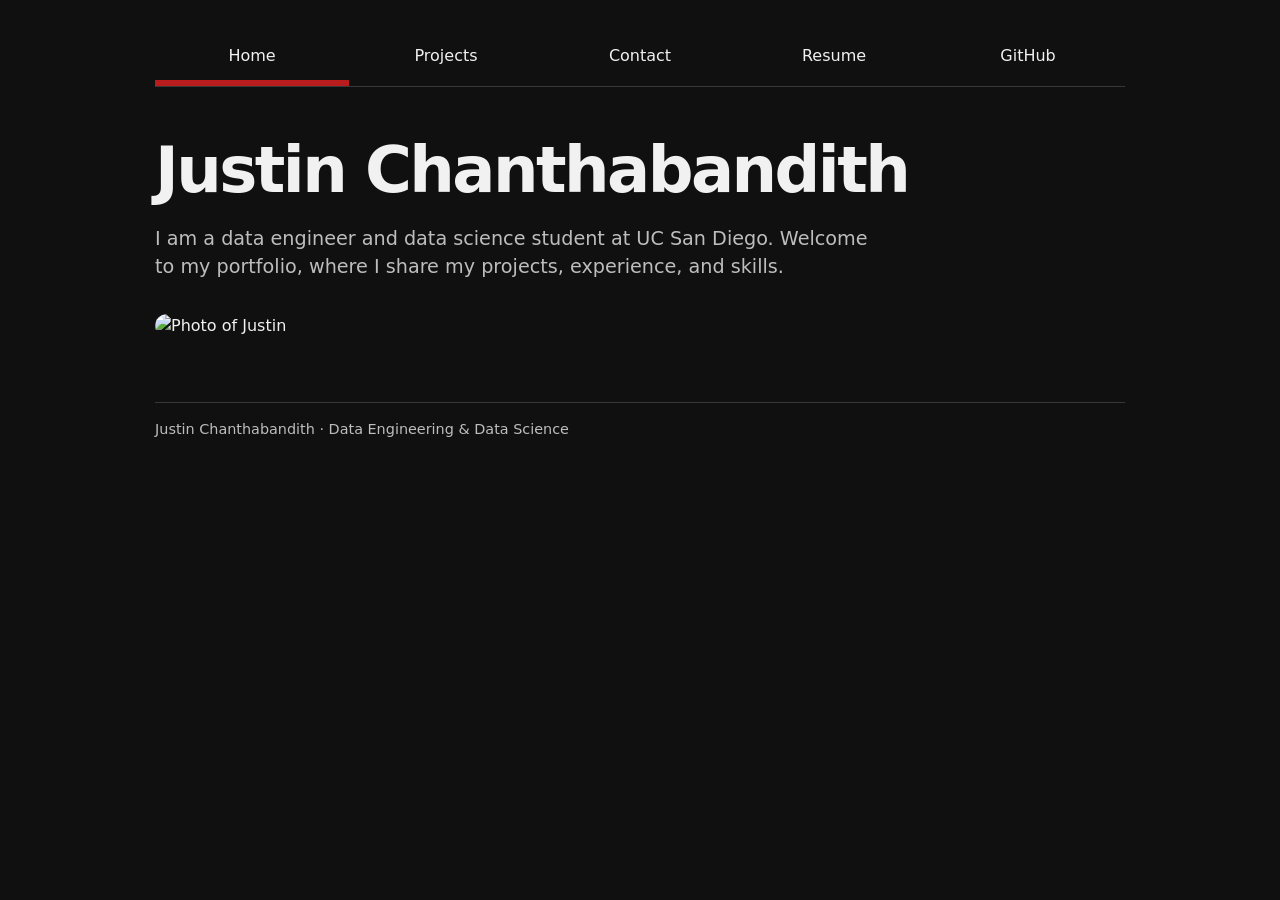
==== index.html @ a59262fa "Update the css and minor changes to the porfolio pages" ====
<!DOCTYPE html>
<html lang="en">
<head>
    <meta charset="UTF-8">
    <meta name="viewport" content="width=device-width, initial-scale=1.0">
    <title>Justin Chanthabandith: Personal site and portfolio.</title>
    <link rel="stylesheet" href="style.css">
</head>
<body>
    <nav>
        <a href="./" class="current" aria-current="page">Home</a>
        <a href="projects/">Projects</a>
        <a href="contact/">Contact</a>
        <a href="resume/">Resume</a>
        <a href="https://github.com/thejustinrock"
           target="_blank"
           rel="noopener noreferrer">GitHub</a>
    </nav>

    <h1>Justin Chanthabandith</h1>
    <p class="intro">I am a data engineer and data science student at UC San Diego. Welcome to my portfolio, where I share my projects, experience, and skills.</p>
    <img class="portrait" src="images/SKT07318.jpg" alt="Photo of Justin" width="300">
    <footer>Justin Chanthabandith · Data Engineering &amp; Data Science</footer>
</body>
</html>
---- style.css ----
/* Shared styles for every portfolio page. */
:root { --color-accent: #ef4444; accent-color: var(--color-accent); color: #f1f1f1; background: #101010; }
* { box-sizing: border-box; }
body { font: 100%/1.5 system-ui, sans-serif; max-width: 100ch; margin-inline: auto; padding: 1.5rem; }
nav { display: flex; flex-wrap: wrap; border-bottom: 1px solid #383838; margin-bottom: 3rem; }
nav a { flex: 1; color: inherit; text-decoration: none; text-align: center; padding: .75em .5em; border-bottom: .4em solid transparent; }
nav a.current { border-bottom-color: #b91c1c; }
nav a:hover { border-bottom-color: var(--color-accent); background: #291414; }
a { color: var(--color-accent); }
a:focus-visible, input:focus-visible, textarea:focus-visible, button:focus-visible { outline: 3px solid var(--color-accent); outline-offset: 3px; }
h1, h2, h3, h4, h5, h6 { line-height: 1.1; text-wrap: balance; }
h1 { font-size: clamp(2.3rem, 6vw, 4rem); margin: 0 0 1.2rem; letter-spacing: -.04em; overflow-wrap: anywhere; }
h2 { font-size: 1.6rem; }
h3 { font-size: 1.15rem; }
img { max-width: 100%; height: auto; display: block; }
.portrait { border-radius: 1rem; margin-block: 2rem; }
.intro { font-size: 1.2rem; max-width: 60ch; color: #bdbdbd; }
footer { margin-top: 4rem; padding-top: 1rem; border-top: 1px solid #383838; color: #bdbdbd; font-size: .9rem; }
.projects { display: grid; grid-template-columns: repeat(auto-fill, minmax(min(15em, 100%), 1fr)); gap: 1.5em; margin-top: 2rem; }
.projects article { display: grid; grid-template-rows: subgrid; grid-row: span 3; gap: 1em; padding: 1.25rem; border: 1px solid #383838; border-radius: .75rem; background: #1b1b1b; color: #f1f1f1; }
.projects h2, .projects p { margin: 0; }
.projects img { width: 100%; border-radius: .35rem; }
input, textarea, button { font: inherit; }
form { display: grid; grid-template-columns: auto minmax(0, 1fr); gap: 1em; max-width: 42rem; margin-block: 2rem; }
form label { display: grid; grid-template-columns: subgrid; grid-column: 1 / -1; align-items: start; }
input, textarea { width: 100%; min-width: 0; padding: .65em; border: 1px solid #666666; border-radius: .35rem; background: #1b1b1b; color: #f1f1f1; }
textarea { resize: vertical; }
button { grid-column: 1 / -1; padding: .75em 1em; border: 0; border-radius: .35rem; background: var(--color-accent); color: white; cursor: pointer; }
button:hover { background: #b91c1c; }
.resume section { margin-top: 2.5rem; }
.resume section > h2 { color: var(--color-accent); border-bottom: 1px solid #383838; padding-bottom: .6rem; }
.resume article { margin-block: 1.75rem; }
.resume header p { color: #bdbdbd; margin-top: .5rem; }
.resume li { margin-bottom: .6rem; }
@media (max-width: 40rem) { body { padding: 1rem; } nav { margin-bottom: 2rem; } nav a { flex-basis: 30%; } form { grid-template-columns: minmax(0, 1fr); } form label { gap: .4rem; } }
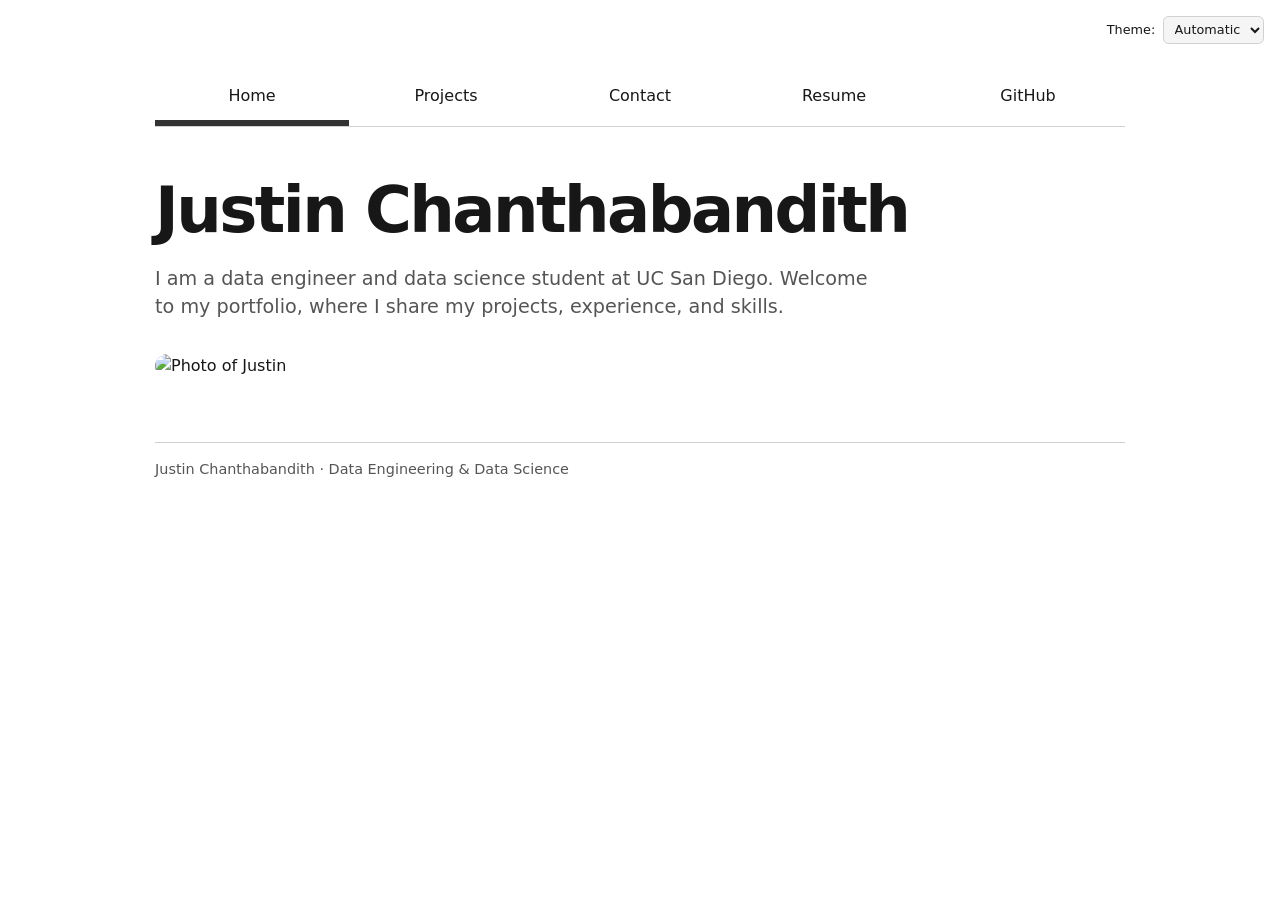
==== commit 18ba8441: "Added the changes for using the javascript" ====
--- a/index.html
+++ b/index.html
@@ -5,19 +5,10 @@
     <meta name="viewport" content="width=device-width, initial-scale=1.0">
     <title>Justin Chanthabandith: Personal site and portfolio.</title>
     <link rel="stylesheet" href="style.css">
+    <script type="module" src="global.js"></script>
 </head>
 <body>
-    <nav>
-        <a href="./" class="current" aria-current="page">Home</a>
-        <a href="projects/">Projects</a>
-        <a href="contact/">Contact</a>
-        <a href="resume/">Resume</a>
-        <a href="https://github.com/thejustinrock"
-           target="_blank"
-           rel="noopener noreferrer">GitHub</a>
-    </nav>
-
-    <h1>Justin Chanthabandith</h1>
+<h1>Justin Chanthabandith</h1>
     <p class="intro">I am a data engineer and data science student at UC San Diego. Welcome to my portfolio, where I share my projects, experience, and skills.</p>
     <img class="portrait" src="images/SKT07318.jpg" alt="Photo of Justin" width="300">
     <footer>Justin Chanthabandith · Data Engineering &amp; Data Science</footer>
--- a/style.css
+++ b/style.css
@@ -1,11 +1,20 @@
 /* Shared styles for every portfolio page. */
-:root { --color-accent: #ef4444; accent-color: var(--color-accent); color: #f1f1f1; background: #101010; }
+:root {
+  color-scheme: light dark;
+  --color-accent: light-dark(#333333, #b8c0cc);
+  --color-border: light-dark(#d1d1d1, #383838);
+  --color-muted: light-dark(#555555, #bdbdbd);
+  --color-surface: light-dark(#f5f5f5, #1b1b1b);
+  accent-color: var(--color-accent);
+  color: light-dark(#171717, #f1f1f1);
+  background: light-dark(#ffffff, #101010);
+}
 * { box-sizing: border-box; }
-body { font: 100%/1.5 system-ui, sans-serif; max-width: 100ch; margin-inline: auto; padding: 1.5rem; }
-nav { display: flex; flex-wrap: wrap; border-bottom: 1px solid #383838; margin-bottom: 3rem; }
+body { font: 100%/1.5 system-ui, sans-serif; max-width: 100ch; margin-inline: auto; padding: 4rem 1.5rem 1.5rem; }
+nav { display: flex; flex-wrap: wrap; border-bottom: 1px solid var(--color-border); margin-bottom: 3rem; }
 nav a { flex: 1; color: inherit; text-decoration: none; text-align: center; padding: .75em .5em; border-bottom: .4em solid transparent; }
-nav a.current { border-bottom-color: #b91c1c; }
-nav a:hover { border-bottom-color: var(--color-accent); background: #291414; }
+nav a.current { border-bottom-color: var(--color-accent); }
+nav a:hover { border-bottom-color: var(--color-accent); background: color-mix(in oklch, var(--color-accent), canvas 88%); }
 a { color: var(--color-accent); }
 a:focus-visible, input:focus-visible, textarea:focus-visible, button:focus-visible { outline: 3px solid var(--color-accent); outline-offset: 3px; }
 h1, h2, h3, h4, h5, h6 { line-height: 1.1; text-wrap: balance; }
@@ -14,22 +23,26 @@
 h3 { font-size: 1.15rem; }
 img { max-width: 100%; height: auto; display: block; }
 .portrait { border-radius: 1rem; margin-block: 2rem; }
-.intro { font-size: 1.2rem; max-width: 60ch; color: #bdbdbd; }
-footer { margin-top: 4rem; padding-top: 1rem; border-top: 1px solid #383838; color: #bdbdbd; font-size: .9rem; }
+.intro { font-size: 1.2rem; max-width: 60ch; color: var(--color-muted); }
+footer { margin-top: 4rem; padding-top: 1rem; border-top: 1px solid var(--color-border); color: var(--color-muted); font-size: .9rem; }
 .projects { display: grid; grid-template-columns: repeat(auto-fill, minmax(min(15em, 100%), 1fr)); gap: 1.5em; margin-top: 2rem; }
-.projects article { display: grid; grid-template-rows: subgrid; grid-row: span 3; gap: 1em; padding: 1.25rem; border: 1px solid #383838; border-radius: .75rem; background: #1b1b1b; color: #f1f1f1; }
+.projects article { display: grid; grid-template-rows: subgrid; grid-row: span 3; gap: 1em; padding: 1.25rem; border: 1px solid var(--color-border); border-radius: .75rem; background: var(--color-surface); color: inherit; }
 .projects h2, .projects p { margin: 0; }
 .projects img { width: 100%; border-radius: .35rem; }
-input, textarea, button { font: inherit; }
+input, textarea, button, select { font: inherit; }
 form { display: grid; grid-template-columns: auto minmax(0, 1fr); gap: 1em; max-width: 42rem; margin-block: 2rem; }
 form label { display: grid; grid-template-columns: subgrid; grid-column: 1 / -1; align-items: start; }
-input, textarea { width: 100%; min-width: 0; padding: .65em; border: 1px solid #666666; border-radius: .35rem; background: #1b1b1b; color: #f1f1f1; }
+input, textarea { width: 100%; min-width: 0; padding: .65em; border: 1px solid #666666; border-radius: .35rem; background: var(--color-surface); color: inherit; }
 textarea { resize: vertical; }
-button { grid-column: 1 / -1; padding: .75em 1em; border: 0; border-radius: .35rem; background: var(--color-accent); color: white; cursor: pointer; }
-button:hover { background: #b91c1c; }
+button { grid-column: 1 / -1; padding: .75em 1em; border: 0; border-radius: .35rem; background: light-dark(#333333, #dedede); color: light-dark(#ffffff, #171717); cursor: pointer; }
+button:hover { background: light-dark(#505050, #bfbfbf); }
 .resume section { margin-top: 2.5rem; }
-.resume section > h2 { color: var(--color-accent); border-bottom: 1px solid #383838; padding-bottom: .6rem; }
+.resume section > h2 { color: var(--color-accent); border-bottom: 1px solid var(--color-border); padding-bottom: .6rem; }
 .resume article { margin-block: 1.75rem; }
-.resume header p { color: #bdbdbd; margin-top: .5rem; }
+.resume header p { color: var(--color-muted); margin-top: .5rem; }
 .resume li { margin-bottom: .6rem; }
-@media (max-width: 40rem) { body { padding: 1rem; } nav { margin-bottom: 2rem; } nav a { flex-basis: 30%; } form { grid-template-columns: minmax(0, 1fr); } form label { gap: .4rem; } }
+@media (max-width: 40rem) { body { padding: 4rem 1rem 1rem; } nav { margin-bottom: 2rem; } nav a { flex-basis: 30%; } form { grid-template-columns: minmax(0, 1fr); } form label { gap: .4rem; } }
+
+.color-scheme { position: absolute; top: 1rem; right: 1rem; display: flex; align-items: center; gap: .5rem; font-size: 80%; }
+.color-scheme select { padding: .35em .5em; border: 1px solid var(--color-border); border-radius: .35rem; color: inherit; background: var(--color-surface); }
+select:focus-visible { outline: 3px solid var(--color-accent); outline-offset: 3px; }
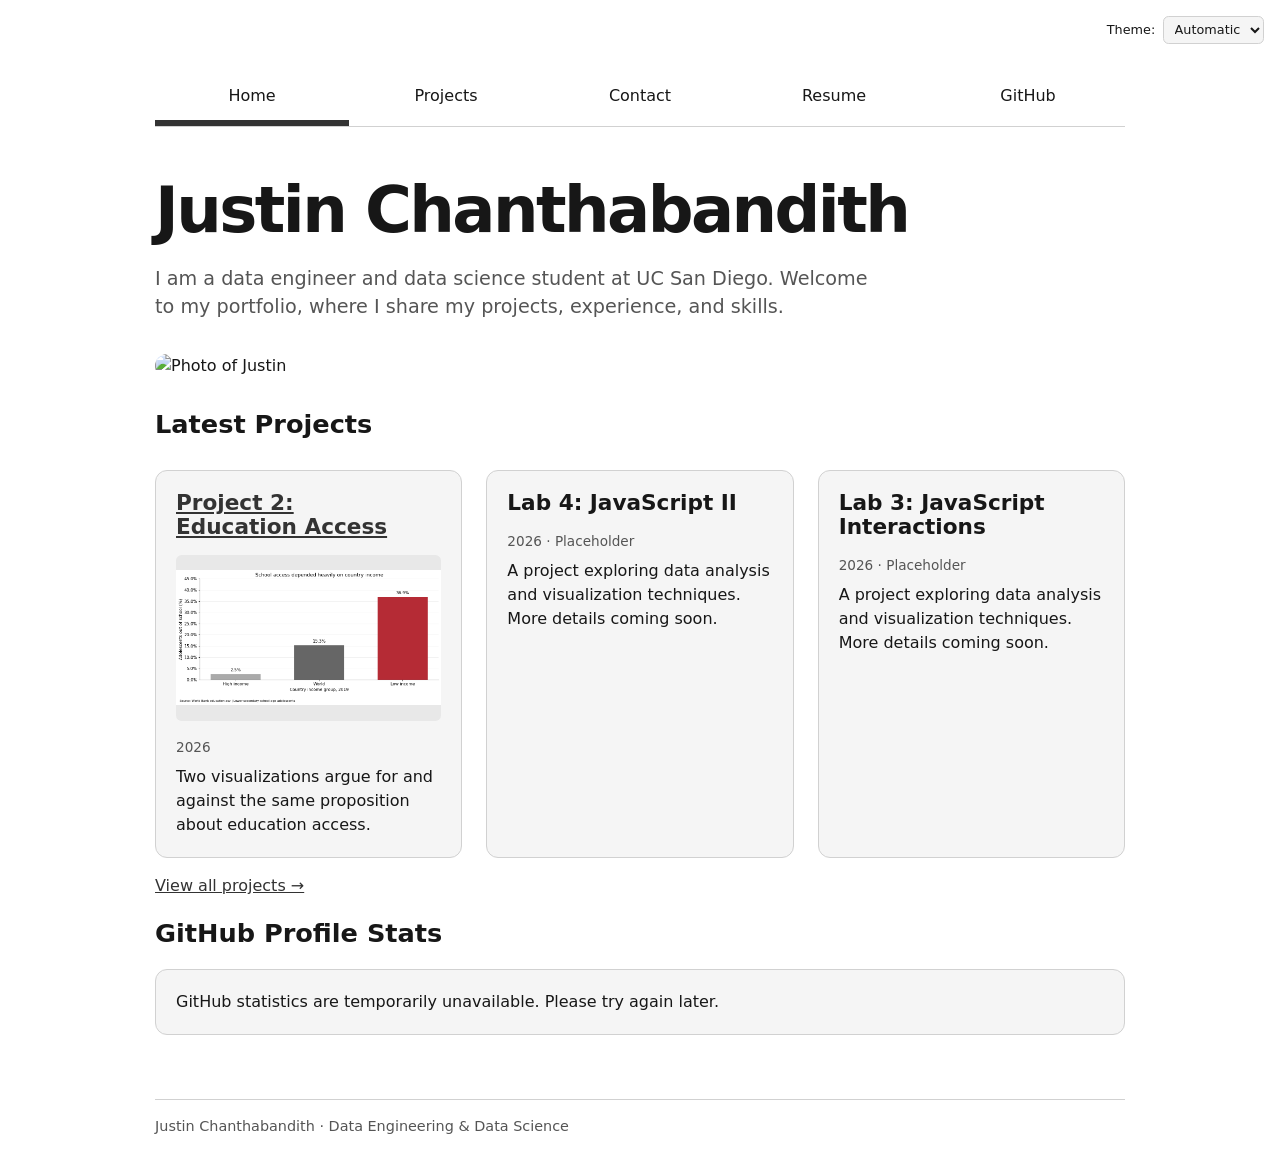
==== commit 70318798: "Update lots of thing especially added another javascript and json for project outline and github rep" ====
--- a/index.html
+++ b/index.html
@@ -6,11 +6,22 @@
     <title>Justin Chanthabandith: Personal site and portfolio.</title>
     <link rel="stylesheet" href="style.css">
     <script type="module" src="global.js"></script>
+    <script type="module" src="index.js"></script>
 </head>
 <body>
 <h1>Justin Chanthabandith</h1>
     <p class="intro">I am a data engineer and data science student at UC San Diego. Welcome to my portfolio, where I share my projects, experience, and skills.</p>
     <img class="portrait" src="images/SKT07318.jpg" alt="Photo of Justin" width="300">
+    <section aria-labelledby="latest-projects">
+      <h2 id="latest-projects">Latest Projects</h2>
+      <div class="projects" aria-live="polite">Loading projects…</div>
+      <p><a href="projects/">View all projects →</a></p>
+    </section>
+    <section aria-labelledby="github-heading">
+      <h2 id="github-heading">GitHub Profile Stats</h2>
+      <div id="profile-stats" aria-live="polite">Loading GitHub statistics…</div>
+    </section>
+    <noscript>Enable JavaScript to view projects and GitHub statistics.</noscript>
     <footer>Justin Chanthabandith · Data Engineering &amp; Data Science</footer>
 </body>
 </html>
--- a/style.css
+++ b/style.css
@@ -46,3 +46,15 @@
 .color-scheme { position: absolute; top: 1rem; right: 1rem; display: flex; align-items: center; gap: .5rem; font-size: 80%; }
 .color-scheme select { padding: .35em .5em; border: 1px solid var(--color-border); border-radius: .35rem; color: inherit; background: var(--color-surface); }
 select:focus-visible { outline: 3px solid var(--color-accent); outline-offset: 3px; }
+
+/* Lab 4: reusable project cards and live GitHub statistics. */
+.projects h3 { margin: 0; font-size: 1.35rem; }
+.projects img { aspect-ratio: 8 / 5; object-fit: contain; background: #e8e8e8; }
+.project-year { display: block; margin-bottom: .5rem; font-size: .85rem; color: var(--color-muted); }
+#profile-stats { padding: 1.25rem; border: 1px solid var(--color-border); border-radius: .75rem; background: var(--color-surface); }
+#profile-stats dl { display: grid; grid-template-columns: repeat(4, minmax(0, 1fr)); gap: .5rem 1rem; margin: 0; text-align: center; }
+#profile-stats dt { grid-row: 1; color: var(--color-muted); font-size: .85rem; }
+#profile-stats dd { grid-row: 2; margin: 0; font-size: 1.8rem; font-weight: 650; }
+@media (max-width: 30rem) { #profile-stats dl { gap: .5rem; } #profile-stats dt { font-size: .7rem; } #profile-stats dd { font-size: 1.35rem; } }
+
+.projects article.text-only { display: flex; flex-direction: column; }
